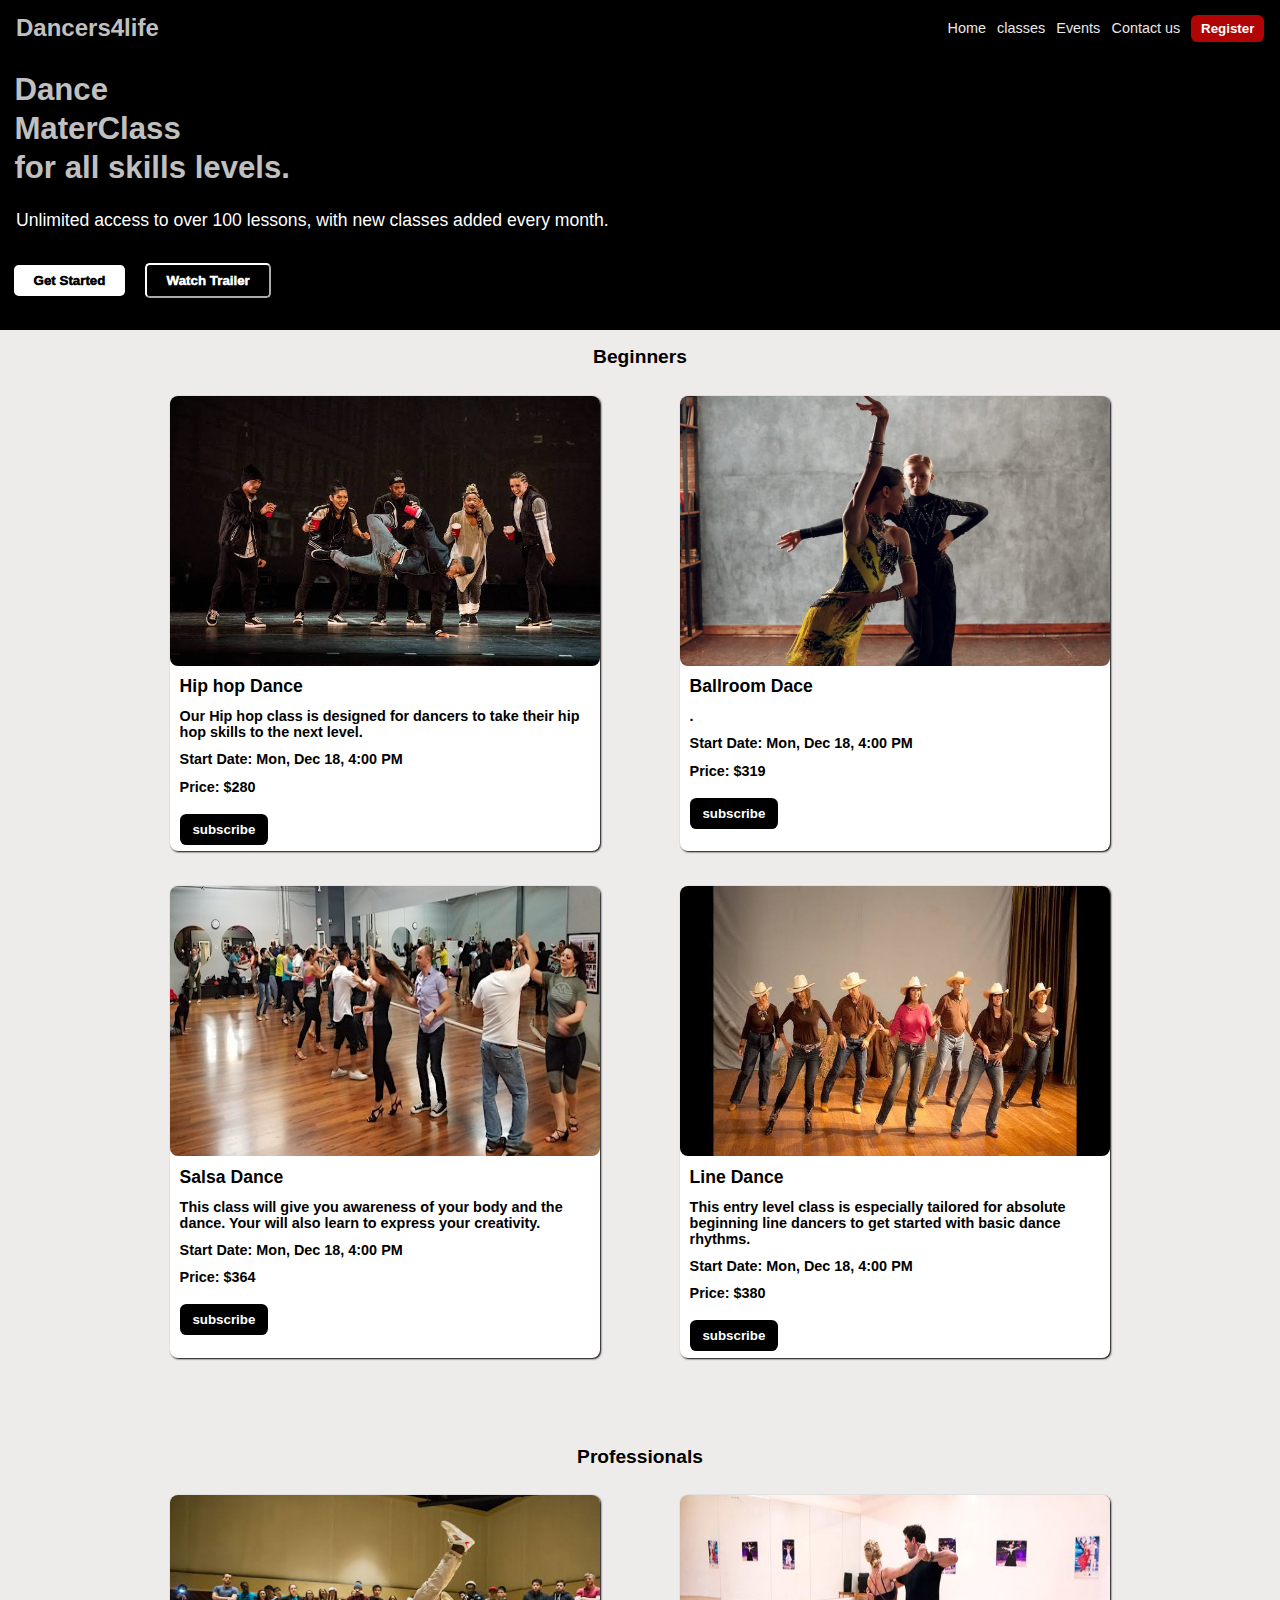
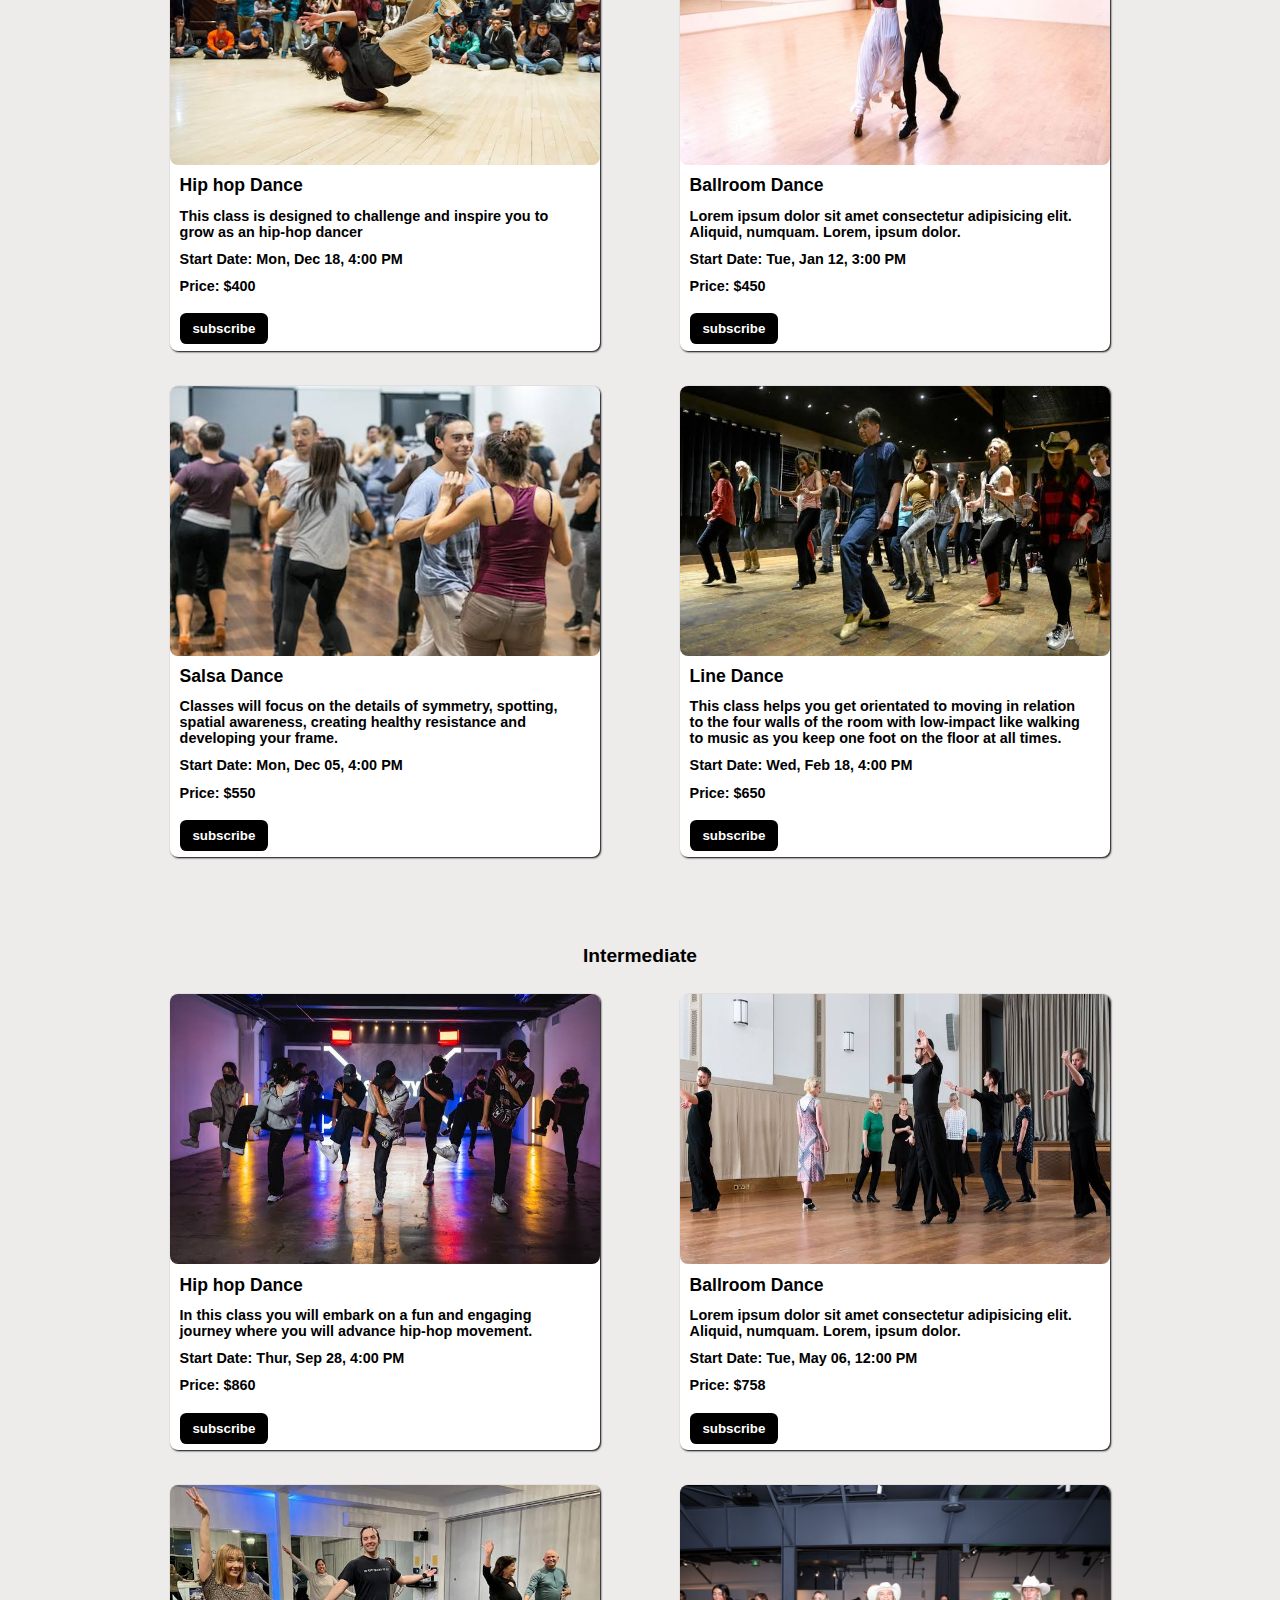
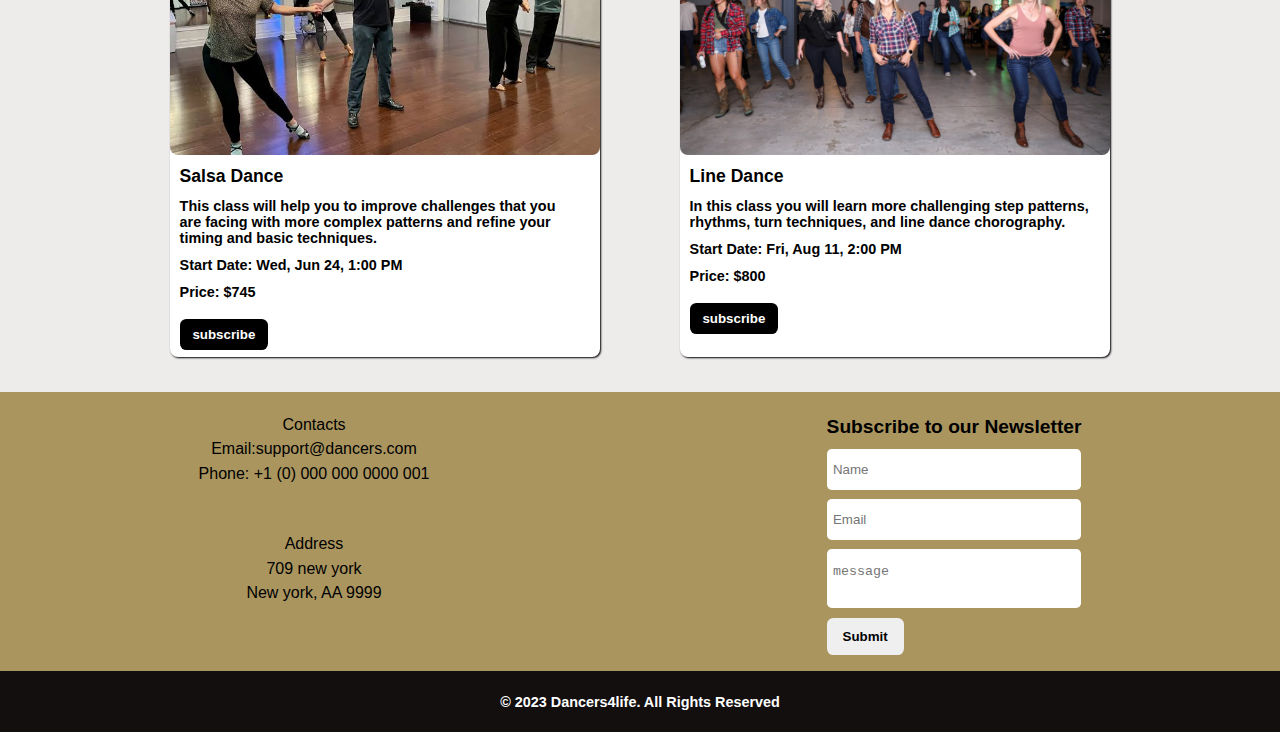
==== pages/classs.html @ f2b9a4f1 "izz" ====
<!DOCTYPE html>
<html lang="en">
<head>
    <meta charset="UTF-8">
    <meta http-equiv="X-UA-Compatible" content="IE=edge">
    <meta name="viewport" content="width=device-width, initial-scale=1.0">
    <link rel="stylesheet" href="../css/class.css">
    <title>class</title>
</head>
<body>
     <!-- Desktop header -->
     <header>
        <div class="left">
            <h2>Dancers4life</h2>
        </div>
        <div class="links">
            <a href="../index.html">Home</a>
            <a href="#">classes</a>
            <a href="../pages/Events.html">Events</a>
            <a href="#contact">Contact us</a>
            <a href="./register.html"><button>Register</button></a>
        </div>
    </header>


    <!-- mobile header -->
    <div class="header">
        <div class="head">
            <h2>Dancers4life</h2>
        </div>
        <div class="menu-con">
            <img src="../imgs/newm (2).png" alt=""  class="menu">
        </div>
       
    </div>

    <div class="sidebar">
        <div class="top">
            <div class="close">&times;</div>
        </div>
        <div class="content">
            <div class="links">
                <a href="../index.html">Home</a>
                <a href="#">classes</a>
                <a href="../pages/Events.html">Events</a>
                <a href="#contact">Contact us</a>
                <a href="../pages/register.html"></a>
               <button>Register</button>
            </div>
        </div>
    </div>
  
    <div class="section-one">

        <div class="left">
            <div class="title">
                <h2>Dance</h2>
                <h2>MaterClass</h2>
                <h2>for all skills levels.</h2>
            </div>
    
            <p class="sub-text">Unlimited access to over 100 lessons, with new classes
                added every month.
            </p>
    
            <div class="flex-btn">
                <button>Get Started</button>
                <button>Watch Trailer</button>
            </div>
        </div>

    </div>

    <div class="section-two">

        <div class="level">
            <p>Beginners</p>
        </div>

        <div class="adj">
            <div class="class-wrap">

                <div class="class-card">
                    <div class="top">
                        <img src="../imgs/class hip hop 1.jpeg" alt="">
                    </div>
                    <div class="bottom">
                        <p class="title">Hip hop Dance</p>
                        <p class="desc">
                            Our Hip hop class is designed for dancers to take their hip hop
                            skills to the next level.
                        </p>
                         <p class="date">Start Date: Mon, Dec 18, 4:00 PM</p>
                         <p class="price">Price: $280</p>
                         <button>subscribe</button>
                    </div>
                </div>
    
                <div class="class-card">
                    <div class="top">
                        <img src="../imgs/class ball 1.jpg" alt="">
                    </div>
                    <div class="bottom">
                        <p class="title">Ballroom Dace</p>
                        <p class="desc">
                       .</p>
                         <p class="date">Start Date: Mon, Dec 18, 4:00 PM</p>
                         <p class="price">Price: $319</p>
                         <button>subscribe</button>
                    </div>
                </div>
    
                <div class="class-card">
                    <div class="top">
                        <img src="../imgs/salsa1.jpeg" alt="">
                    </div>
                    <div class="bottom">
                        <p class="title">Salsa Dance</p>
                        <p class="desc">
                            This class will give you awareness of your body 
                            and the dance. Your will also learn to express your 
                            creativity.
                        </p>
                         <p class="date">Start Date: Mon, Dec 18, 4:00 PM</p>
                         <p class="price">Price: $364</p>
                         <button>subscribe</button>
                    </div>
                </div>
                
                <div class="class-card">
                    <div class="top">
                        <img src="../imgs/class line 1.jpeg" alt="">
                    </div>
                    <div class="bottom">
                        <p class="title">Line Dance</p>
                        <p class="desc">
                            This entry level class is especially tailored for absolute beginning 
                            line dancers to get started with basic dance rhythms.
                        </p>
                         <p class="date">Start Date: Mon, Dec 18, 4:00 PM</p>
                         <p class="price">Price: $380</p>
                         <button>subscribe</button>
                    </div>
                </div>
                
            </div>
        </div>

        <div class="level">
            <p>Professionals</p>
        </div>

        <div class="adj">
            <div class="class-wrap">

                <div class="class-card">
                    <div class="top">
                        <img src="../imgs/class hip hop 2.jpeg" alt="">
                    </div>
                    <div class="bottom">
                        <p class="title">Hip hop Dance</p>
                        <p class="desc">
                            This class is designed to challenge and inspire you to
                            grow as an hip-hop dancer
                        </p>
                         <p class="date">Start Date: Mon, Dec 18, 4:00 PM</p>
                         <p class="price">Price: $400</p>
                         <button>subscribe</button>
                    </div>
                </div>
                
                <div class="class-card">
                    <div class="top">
                        <img src="../imgs/class ball 2.jpg" alt="">
                    </div>
                    <div class="bottom">
                        <p class="title">Ballroom Dance</p>
                        <p class="desc">
                        Lorem ipsum dolor sit amet consectetur adipisicing elit. Aliquid,
                         numquam. Lorem, ipsum dolor.</p>
                         <p class="date">Start Date: Tue, Jan 12, 3:00 PM</p>
                         <p class="price">Price: $450</p>
                         <button>subscribe</button>
                    </div>
                </div>
                
                <div class="class-card">
                    <div class="top">
                        <img src="../imgs/salsa2.jpeg" alt="">
                    </div>
                    <div class="bottom">
                        <p class="title">Salsa Dance</p>
                        <p class="desc">
                            Classes will focus on the details of symmetry, spotting,
                            spatial awareness, creating healthy resistance and developing
                            your frame.
                       </p>
                         <p class="date">Start Date: Mon, Dec 05, 4:00 PM</p>
                         <p class="price">Price: $550</p>
                         <button>subscribe</button>
                    </div>
                </div>
                
                <div class="class-card">
                    <div class="top">
                        <img src="../imgs/class line 2.jpeg" alt="">
                    </div>
                    <div class="bottom">
                        <p class="title">Line Dance</p>
                        <p class="desc">
                            This class helps you get orientated to moving in relation to the four
                            walls of the room with low-impact like walking to music as you  keep
                            one foot on the floor at all times.
                        </p>
                         <p class="date">Start Date: Wed, Feb 18, 4:00 PM</p>
                         <p class="price">Price: $650</p>
                         <button>subscribe</button>
                    </div>
                </div>
                
                
            </div>
        </div>

        <div class="level">
            <p>Intermediate</p>
        </div>

        <div class="class-wrap">

            <div class="class-card">
                <div class="top">
                    <img src="../imgs/class hip hop3.jpeg" alt="">
                </div>
                <div class="bottom">
                    <p class="title">Hip hop Dance</p>
                    <p class="desc">
                        In this class you will embark on a fun and engaging journey
                        where you will advance hip-hop movement.
                </p>
                     <p class="date">Start Date: Thur, Sep 28, 4:00 PM</p>
                     <p class="price">Price: $860</p>
                     <button>subscribe</button>
                </div>
            </div>
            
            <div class="class-card">
                <div class="top">
                    <img src="../imgs/class ball 3.jpeg" alt="">
                </div>
                <div class="bottom">
                    <p class="title">Ballroom Dance</p>
                    <p class="desc">
                    Lorem ipsum dolor sit amet consectetur adipisicing elit. Aliquid,
                     numquam. Lorem, ipsum dolor.</p>
                     <p class="date">Start Date: Tue, May 06, 12:00 PM</p>
                     <p class="price">Price: $758</p>
                     <button>subscribe</button>
                </div>
            </div>
            
            <div class="class-card">
                <div class="top">
                    <img src="../imgs/salsa3.jpeg" alt="">
                </div>
                <div class="bottom">
                    <p class="title">Salsa Dance</p>
                    <p class="desc">
                        This class will help you to improve challenges that you are facing
                        with more complex patterns and refine your timing and basic techniques.
                    </p>
                     <p class="date">Start Date: Wed, Jun 24, 1:00 PM</p>
                     <p class="price">Price: $745</p>
                     <button>subscribe</button>
                </div>
            </div>
            
            <div class="class-card">
                <div class="top">
                    <img src="../imgs/class line3.jpg" alt="">
                </div>
                <div class="bottom">
                    <p class="title">Line Dance</p>
                    <p class="desc">
                        In this class you will learn more challenging step patterns,
                        rhythms, turn techniques, and line dance chorography.
                   </p>
                     <p class="date">Start Date: Fri, Aug 11, 2:00 PM</p>
                     <p class="price">Price: $800</p>
                     <button>subscribe</button>
                </div>
            </div>
            
            
        </div>

    </div>

    <footer>
        <div class="contact-wrap">
            <div class="left">

                <div class="first">
                <p id="contact">Contacts</p>
                <p>Email:support@dancers.com</p>
                <p>Phone: +1 (0) 000 000 0000 001</p>
                </div>

                <div class="second">
                    <p>Address</p>
                    <p>709 new york</p>
                    <p>New york, AA 9999</p>

                </div>

            </div>
            <div class="right">
                <div class="title">Subscribe to our Newsletter</div>
                <div class="form">
                    <input type="text" placeholder="Name">
                    <input type="text" placeholder="Email">
                    <textarea placeholder="message"></textarea>
                    <div class="btn">
                        <button>Submit</button>
                    </div>
                </div>
            </div>
        </div>
        <div class="footer-bottom">
            <p>&copy; 2023 Dancers4life. All Rights Reserved</p>
        </div>
    </footer>
    <script src="../js/menuController.js"></script>

</body>
</html>
---- css/class.css ----
*{
    margin: 0;
    padding: 0;
    box-sizing: border-box;
}
body{
    font-family: sans-serif;
    padding-top:2.8rem;
}
.header{
    display: none;
 }
 .sidebar{
     position: fixed;
     z-index:4;
     top:0;
     left:0;
     width: 180px;
    background: rgb(29, 27, 27);
     bottom: 0;
     display: none;
 }
 .sidebar .top{
     display: flex;
     justify-content:flex-end;
     padding-top: 0.7rem;
 }
 .sidebar .top .close{
     cursor: pointer;
     font-weight: bold;
     color: white;
     font-size: 1.5rem;
     padding-right:1rem;
 }
 .sidebar .content{
     padding-left: 1rem;
 }
 .sidebar .content .links{
     display: flex;
     gap:1.5rem;
     flex-direction: column;
     align-items: flex-start;
 }
 .sidebar .content .links a{
     text-decoration: none;
     color: silver;
     cursor: pointer;
 }
 .sidebar .content .links button{
     color: white;
     font-weight: bold;
     border: none;
     background: rgb(177, 4, 4);
     border-radius: 0.4rem;
     padding: 0.4rem 0.6rem;
     cursor: pointer;
 }
 header{
     display: flex;
     align-items: center;
     justify-content: space-between;
     padding:0.9rem 1rem;
     background:black;
     color: silver;
     z-index: 4;
     position: fixed;
     top:0;
     left: 0;
     right: 0;
 }
 header .links{
     display: flex;
     gap:0.7rem;
     align-items: center;
     font-size:0.9rem;
 }
 header .links a{
     text-decoration: none;
     cursor: pointer;
     color: rgb(236, 232, 232);
     transition:1s linear;
 }
 header .links a:hover{
     color: silver;
 }
 header .links button{
     color: white;
     font-weight: bold;
     border: none;
     background: rgb(177, 4, 4);
     border-radius: 0.4rem;
     padding: 0.4rem 0.6rem;
     cursor: pointer;
 }
 .section-one{
    background: black;
    padding-bottom:2rem;
    width: 100%;
 }
 .section-one .title{
    color: silver;
    padding-left:0.9rem;
    padding-top: 1.7rem;
    display: flex;
    flex-direction: column;
    gap:0.2rem;
    font-weight: bold;
    font-size: 1.3rem;
 }
 .section-one .sub-text{
    color: white;
    width: 80%;
    padding-left: 1rem;
    padding-top: 1.5rem;
    font-size: 1.1rem;
 }
 .section-one .flex-btn{
    display: flex;
    align-items: center;
    padding-left: 0.9rem;
    padding-top:2rem;
    gap:1.3rem
 }
 .section-one .flex-btn button{
    padding: 0.5rem 1.2rem;
    font-weight:1000;
    border-radius: 0.3rem;
    cursor: pointer;
 }
 .section-one .flex-btn button:nth-child(1){
    background: white;
    color: black;
    border: none;
 }
 .section-one .flex-btn button:nth-child(2){
    background: transparent;
    border-color: white;
    color: white;
 }
 .section-two{
    background: rgb(238, 235, 235);
    height: 100%;
    padding-top: 1rem;
 }
 .section-two .level p{
    text-align: center;
    padding-bottom:1.7rem;
    font-weight: bolder;
    font-size: 1.2rem;
    
 }
 .section-two .class-wrap{
    display: grid;
    width: 100%;
    grid-template-columns:auto auto;
    justify-content:center;
    column-gap:5rem;
    margin: 0 auto;
 }
 .adj{
     margin-bottom:3.3rem;
 }
.class-card{
    border-radius: 0.5rem;
    margin-bottom:2.2rem;
    background:white;
    box-shadow: 1px 1px 2px;
    width:430px;
}
.class-card .bottom{
    display: flex;
    flex-direction: column;
    gap: 0.7rem;
    align-items: flex-start;
}
.class-card .bottom .title{
    font-weight: bold;
    font-size: 1.1rem;
}
.class-card .bottom .desc{
    font-family:'Segoe UI', Tahoma, Geneva, Verdana, sans-serif;
    width: 400px;
    font-weight:550;
    font-size: 0.9rem;
}
.class-card .bottom .date, .price{
    font-weight:550;
    font-size: 0.9rem;
}
.class-wrap .bottom{
    padding: 0.4rem 0.6rem;
}
.class-card .top img{
    border-radius: 0.5rem;
    width:430px;
    height: 270px;
}
.class-wrap .bottom button{
    border: none;
    cursor: pointer;
    background:black;
    color: white;
    margin-top: 0.5rem;
    font-weight: bold;
    border-radius: 0.4rem;
    padding:0.5rem 0.8rem;
}

/* footer */
footer{
    background-color: rgb(170, 149, 95);
    width: 100%;
}
footer .contact-wrap{
    padding-top:1.5rem;
    display: flex;
    justify-content:space-around;

}
footer .contact-wrap .left .links{
    display: flex;
    flex-direction: column;
    gap:0.7rem
}
footer .contact-wrap .left .links a{
    text-decoration: none;
    color: silver;
}
footer .contact-wrap .left{
    display: flex;
    flex-direction: column;
    gap:3.3rem;
    align-items: center;
}
footer .contact-wrap .left .first, .second{
    display: flex;
    align-items: center;
    flex-direction: column;
    gap:0.4rem
}
footer .contact-wrap .right .title{
    font-weight: bold;
    font-size: 1.2rem;
}
footer .contact-wrap .right .form{
    display: flex;
    flex-direction: column;
    gap:0.6rem;
    margin-top:0.7rem;
}
footer .contact-wrap .right .form input{
  outline: none;
  border: none;
  padding: 0.8rem 0.4rem;
  border-radius: 0.3rem;  
}
footer .contact-wrap .right .form textarea{
  outline: none;
  border: none;
  padding: 0.9rem 0.4rem;
  border-radius: 0.3rem;
  resize: none; 
}
footer .contact-wrap .right .form .btn button{
    border: none;
    padding: 0.7rem 1rem;
    cursor: pointer;
    font-weight: bold;
    border-radius: 0.4rem;
}
footer .contact-wrap{
    padding-bottom:1rem;
}
.footer-bottom{
    width: 100%;
    background: rgb(20, 15, 15);
    text-align: center;
    padding:1.4rem;
    font-size: 0.9rem;
    color: white;
    font-weight: bold;
}
/* Mobile */
@media screen and (max-width:690px) {
    .section-two .class-wrap{
        display: grid;
        width: 100%;
        grid-template-columns:auto;
        justify-content:center;
        column-gap:5rem;
        margin: 0 auto;
     }
     .class-card .top img{
        border-radius: 0.5rem;
        width:300px;
        object-fit: cover;
    }
    .header{
        display: flex;
        align-items: center;
        justify-content: space-between;
        font-weight: bold;
        padding:0.4rem 1rem;
        background:black;
        color: silver;
        z-index: 4;
        position: fixed;
        top:0;
        left: 0;
        right: 0;
    }
    .header .menu{
        width: 30px;
        object-fit: cover;
        cursor: pointer;
    }
    .sidebar.active{
        display: block;
    }
    .header .head h2{
        color: silver;
        font-size:1.1rem;
        font-weight: bold;
    }
    header{
        display: none;
    }
}

@media screen and (max-width:980px) {
    .class-card{
        border-radius: 0.5rem;
        margin-bottom:2.2rem;
        background:white;
        box-shadow: 1px 1px 2px;
        width:300px;
    }
    .class-card .bottom{
        display: flex;
        flex-direction: column;
        gap: 0.7rem;
        align-items: flex-start;
    }
    .class-card .bottom .title{
        font-weight: bold;
        font-size: 1.1rem;
    }
    .class-card .bottom .desc{
        width: 280px;
        font-weight:550;
        font-size: 0.9rem;
    }
    .class-card .bottom .date, .price{
        font-weight:550;
        font-size: 0.9rem;
    }
    .class-card .top img{
        border-radius: 0.5rem;
        width:300px;
        object-fit: cover;
    }
    .class-wrap .bottom{
        padding: 0.4rem 0.6rem;
    }
}
@media screen and (max-width:1061px) {
    footer .contact-wrap{
        display: flex;
        flex-direction: column;
        gap:0.7rem;
        align-items: center;
        justify-content:space-around;
    
    }
}
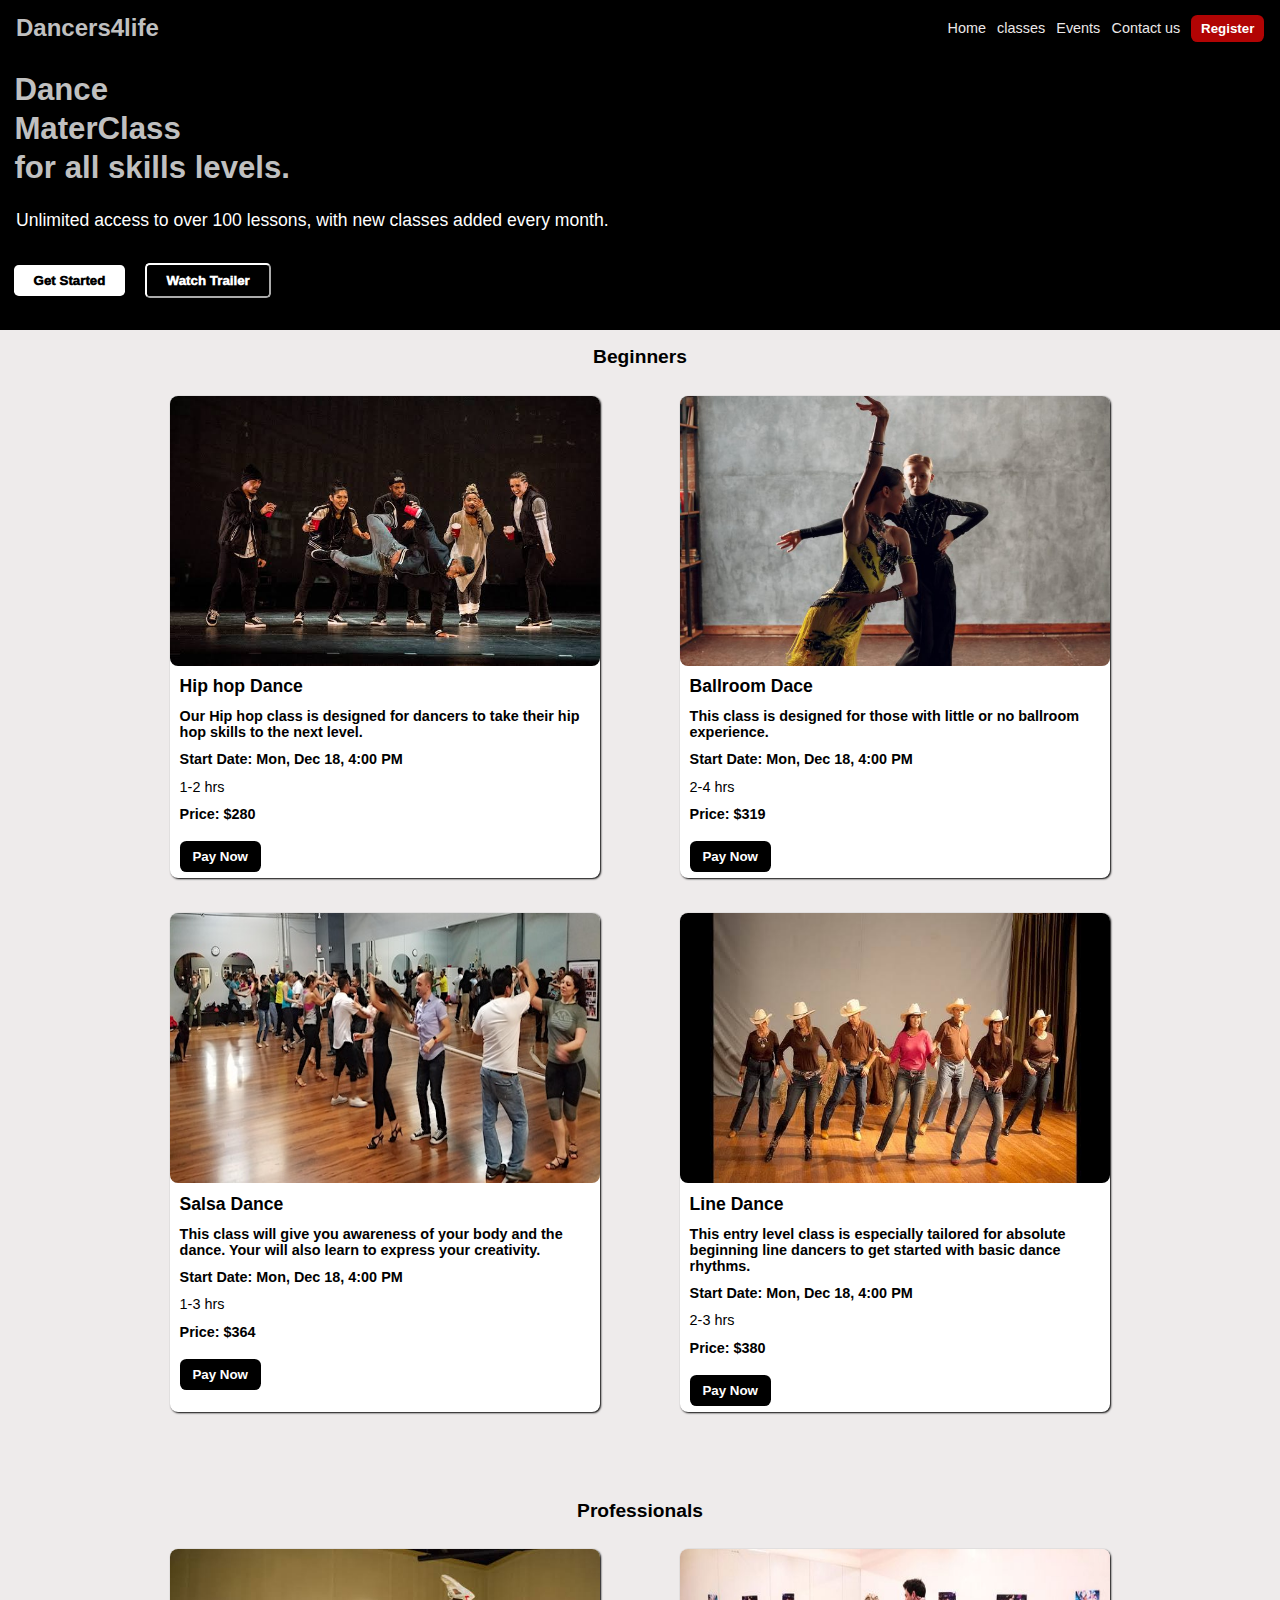
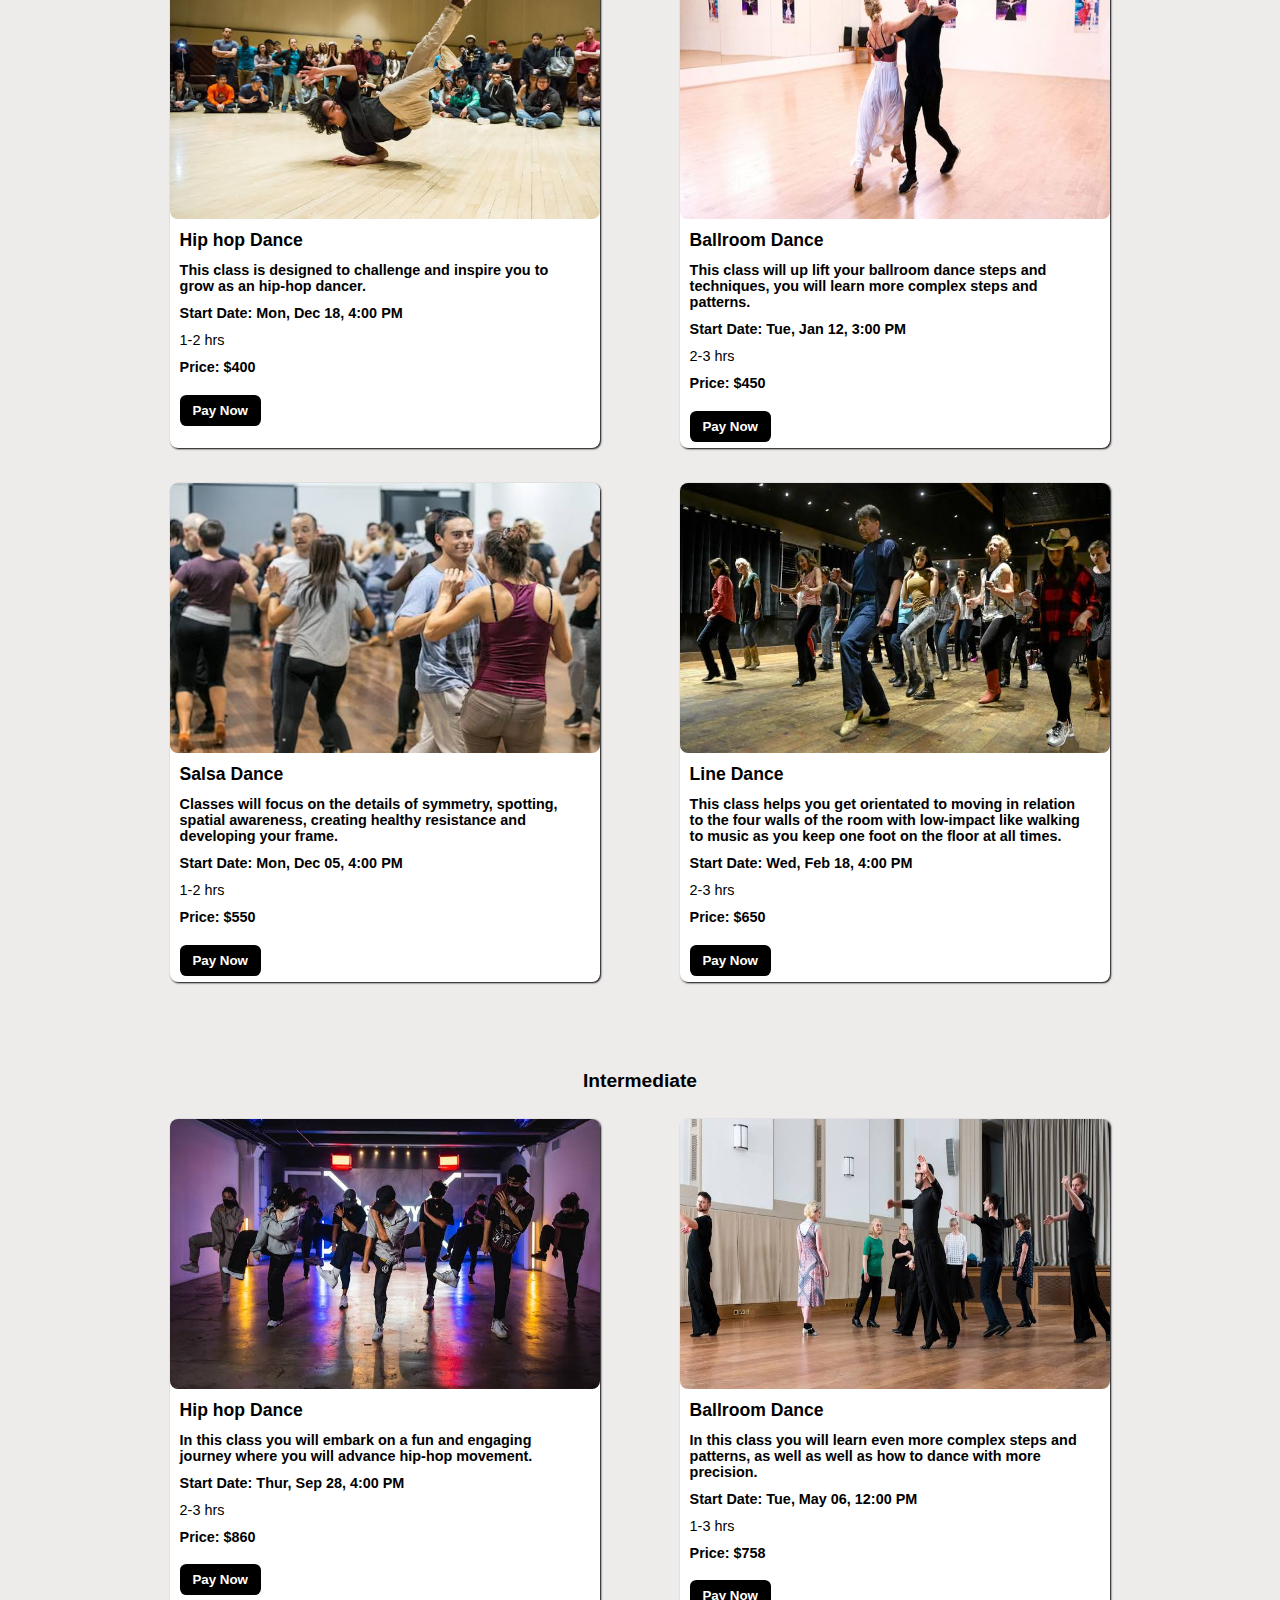
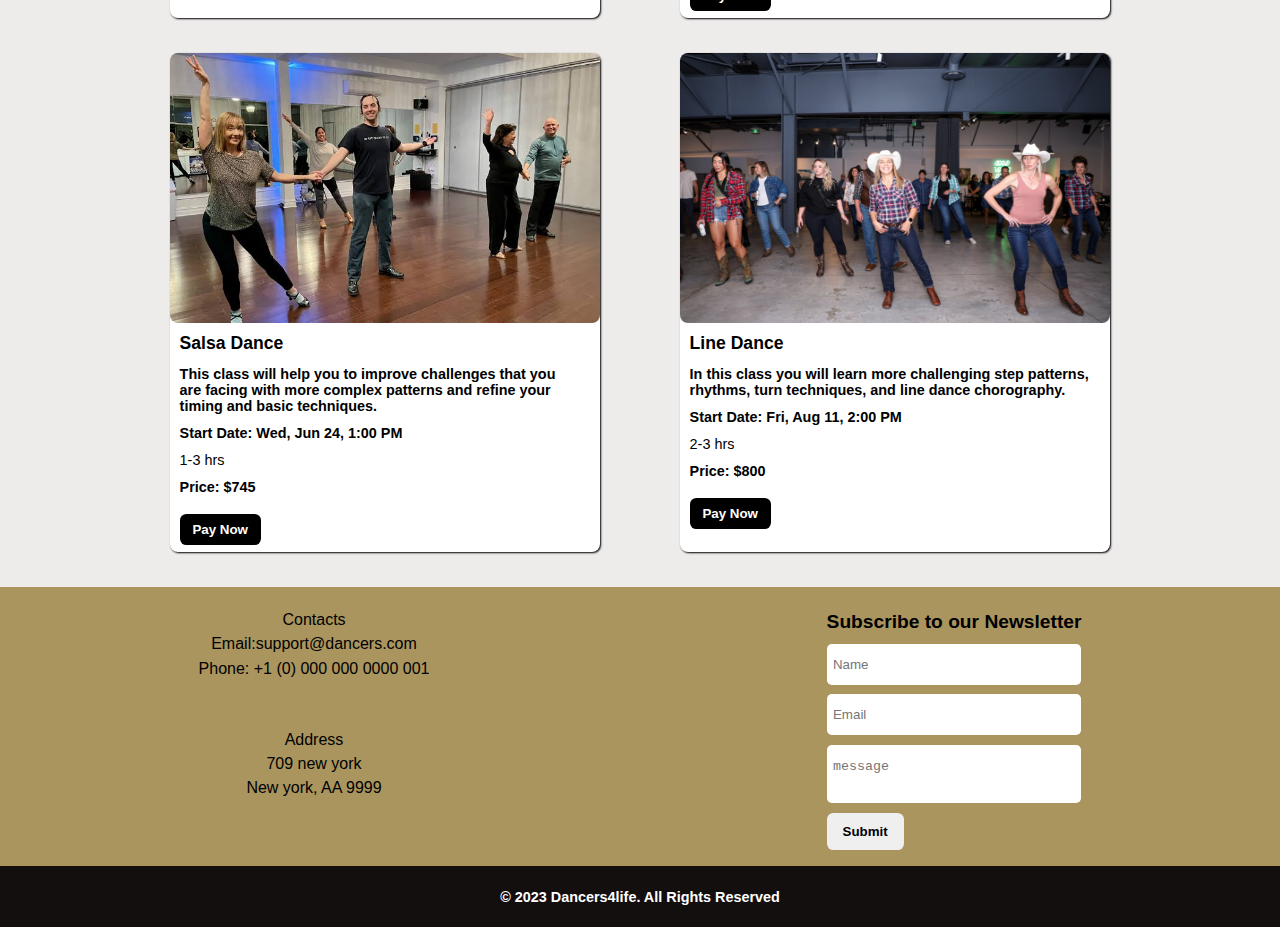
==== commit 0dd563be: "done" ====
--- a/pages/classs.html
+++ b/pages/classs.html
@@ -91,8 +91,9 @@
                             skills to the next level.
                         </p>
                          <p class="date">Start Date: Mon, Dec 18, 4:00 PM</p>
+                         <div class="time">1-2 hrs</div>
                          <p class="price">Price: $280</p>
-                         <button>subscribe</button>
+                         <button>Pay Now</button>
                     </div>
                 </div>
     
@@ -103,10 +104,13 @@
                     <div class="bottom">
                         <p class="title">Ballroom Dace</p>
                         <p class="desc">
-                       .</p>
-                         <p class="date">Start Date: Mon, Dec 18, 4:00 PM</p>
+                            This class is designed for those with little
+                            or no ballroom experience.
+                       </p>
+                         <p class="date">Start Date: Mon, Dec 18, 4:00 PM</p>
+                         <div class="time">2-4 hrs</div>
                          <p class="price">Price: $319</p>
-                         <button>subscribe</button>
+                         <button>Pay Now</button>
                     </div>
                 </div>
     
@@ -122,8 +126,9 @@
                             creativity.
                         </p>
                          <p class="date">Start Date: Mon, Dec 18, 4:00 PM</p>
+                         <div class="time">1-3 hrs</div>
                          <p class="price">Price: $364</p>
-                         <button>subscribe</button>
+                         <button>Pay Now</button>
                     </div>
                 </div>
                 
@@ -138,8 +143,9 @@
                             line dancers to get started with basic dance rhythms.
                         </p>
                          <p class="date">Start Date: Mon, Dec 18, 4:00 PM</p>
+                         <div class="time">2-3 hrs</div>
                          <p class="price">Price: $380</p>
-                         <button>subscribe</button>
+                         <button>Pay Now</button>
                     </div>
                 </div>
                 
@@ -161,11 +167,12 @@
                         <p class="title">Hip hop Dance</p>
                         <p class="desc">
                             This class is designed to challenge and inspire you to
-                            grow as an hip-hop dancer
-                        </p>
-                         <p class="date">Start Date: Mon, Dec 18, 4:00 PM</p>
+                            grow as an hip-hop dancer.
+                        </p>
+                         <p class="date">Start Date: Mon, Dec 18, 4:00 PM</p>
+                         <div class="time">1-2 hrs</div>
                          <p class="price">Price: $400</p>
-                         <button>subscribe</button>
+                         <button>Pay Now</button>
                     </div>
                 </div>
                 
@@ -176,11 +183,13 @@
                     <div class="bottom">
                         <p class="title">Ballroom Dance</p>
                         <p class="desc">
-                        Lorem ipsum dolor sit amet consectetur adipisicing elit. Aliquid,
-                         numquam. Lorem, ipsum dolor.</p>
+                            This class will up lift your ballroom dance steps and techniques,
+                            you will learn more complex steps and patterns.
+                        </p>
                          <p class="date">Start Date: Tue, Jan 12, 3:00 PM</p>
+                         <div class="time">2-3 hrs</div>
                          <p class="price">Price: $450</p>
-                         <button>subscribe</button>
+                         <button>Pay Now</button>
                     </div>
                 </div>
                 
@@ -196,8 +205,9 @@
                             your frame.
                        </p>
                          <p class="date">Start Date: Mon, Dec 05, 4:00 PM</p>
+                         <div class="time">1-2 hrs</div>
                          <p class="price">Price: $550</p>
-                         <button>subscribe</button>
+                         <button>Pay Now</button>
                     </div>
                 </div>
                 
@@ -213,8 +223,9 @@
                             one foot on the floor at all times.
                         </p>
                          <p class="date">Start Date: Wed, Feb 18, 4:00 PM</p>
+                         <div class="time">2-3 hrs</div>
                          <p class="price">Price: $650</p>
-                         <button>subscribe</button>
+                         <button>Pay Now</button>
                     </div>
                 </div>
                 
@@ -239,8 +250,9 @@
                         where you will advance hip-hop movement.
                 </p>
                      <p class="date">Start Date: Thur, Sep 28, 4:00 PM</p>
+                     <div class="time">2-3 hrs</div>
                      <p class="price">Price: $860</p>
-                     <button>subscribe</button>
+                     <button>Pay Now</button>
                 </div>
             </div>
             
@@ -251,11 +263,13 @@
                 <div class="bottom">
                     <p class="title">Ballroom Dance</p>
                     <p class="desc">
-                    Lorem ipsum dolor sit amet consectetur adipisicing elit. Aliquid,
-                     numquam. Lorem, ipsum dolor.</p>
+                    In this class you will learn even more complex steps and patterns,
+                    as well as well as how to dance with more precision.
+                   </p>
                      <p class="date">Start Date: Tue, May 06, 12:00 PM</p>
+                     <div class="time">1-3 hrs</div>
                      <p class="price">Price: $758</p>
-                     <button>subscribe</button>
+                     <button>Pay Now</button>
                 </div>
             </div>
             
@@ -270,8 +284,9 @@
                         with more complex patterns and refine your timing and basic techniques.
                     </p>
                      <p class="date">Start Date: Wed, Jun 24, 1:00 PM</p>
+                     <div class="time">1-3 hrs</div>
                      <p class="price">Price: $745</p>
-                     <button>subscribe</button>
+                     <button>Pay Now</button>
                 </div>
             </div>
             
@@ -286,8 +301,9 @@
                         rhythms, turn techniques, and line dance chorography.
                    </p>
                      <p class="date">Start Date: Fri, Aug 11, 2:00 PM</p>
+                     <div class="time">2-3 hrs</div>
                      <p class="price">Price: $800</p>
-                     <button>subscribe</button>
+                     <button>Pay Now</button>
                 </div>
             </div>
             
--- a/css/class.css
+++ b/css/class.css
@@ -170,15 +170,18 @@
 .class-card .bottom{
     display: flex;
     flex-direction: column;
+    font-family:'Segoe UI', Tahoma, Geneva, Verdana, sans-serif;
     gap: 0.7rem;
     align-items: flex-start;
 }
+.class-card .bottom .time{
+    font-size: 0.9rem;
+}
 .class-card .bottom .title{
     font-weight: bold;
     font-size: 1.1rem;
 }
 .class-card .bottom .desc{
-    font-family:'Segoe UI', Tahoma, Geneva, Verdana, sans-serif;
     width: 400px;
     font-weight:550;
     font-size: 0.9rem;
